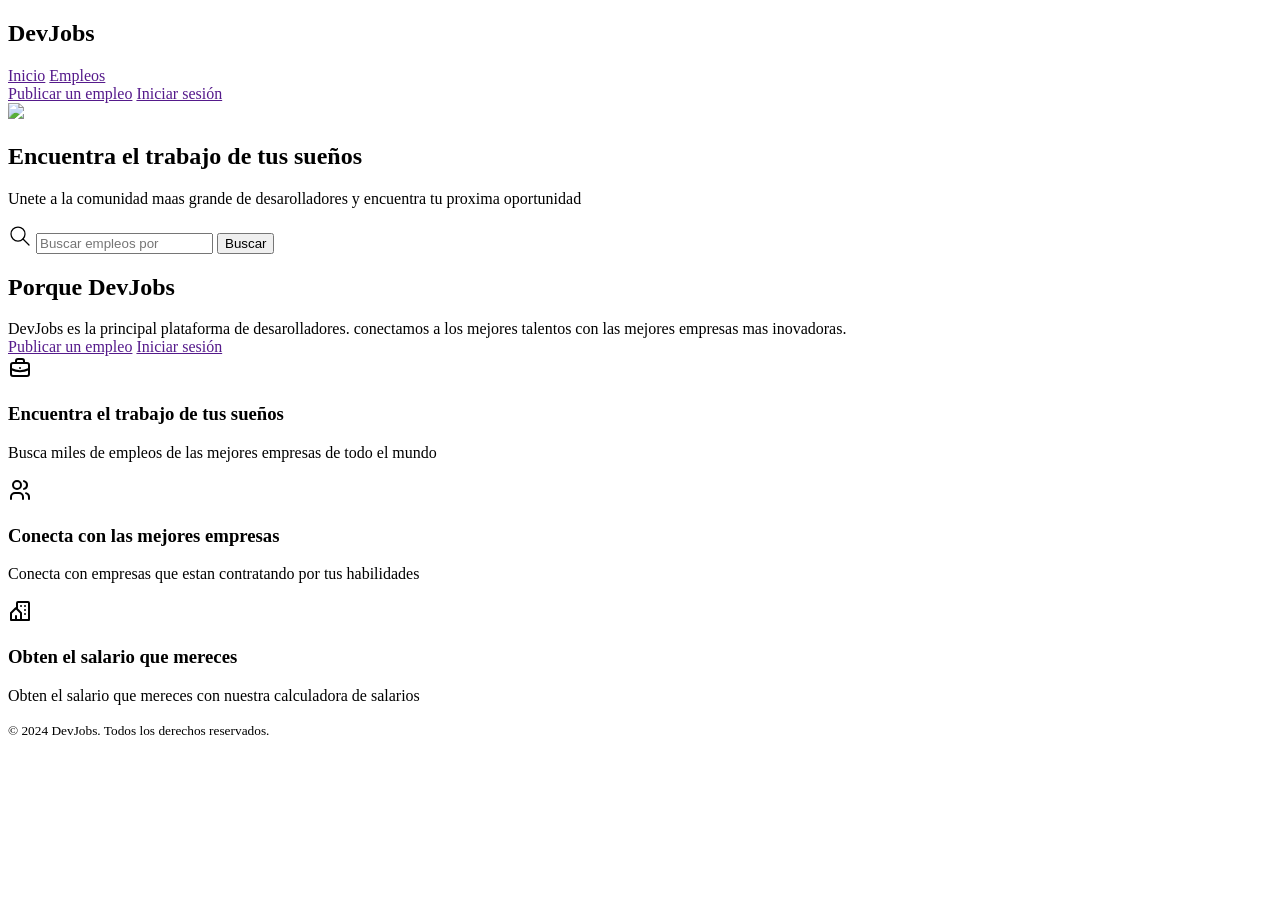
==== index.html @ 00c39949 "Archivos base" ====
<!DOCTYPE html>

<html lang="es">
<head>
    <title>DevJobs</title>
    <meta charset="UTF-8">
    <meta name="Description" content="Encuentra LAS MEJORES OFERTAS DE TRABAJO para DESARROLLADORES en devjobs">
    <link rel="stylesheet" href="style.css" />
</head>
<body>
    <header>
        <h2>DevJobs</h2>
        <nav>
            <a href="">Inicio</a>
            <a href="">Empleos</a>
        </nav>
        <div>   
            <a href="">Publicar un empleo</a>
            <a href="">Iniciar sesión</a>
            
        </div>
    </header>
    <main>
        <section>   
            <img src="imagen.jpg" >
            <h1>Encuentra el trabajo de tus sueños</h1>
            <p>Unete a la comunidad maas grande de desarolladores
                y encuentra tu proxima oportunidad
            </p>
            <form role="search">
                <svg xmlns="http://www.w3.org/2000/svg" width="24" height="24" viewBox="0 0 24 24" fill="none" stroke="currentColor" stroke-width="1.25" stroke-linecap="round" stroke-linejoin="round" class="icon icon-tabler icons-tabler-outline icon-tabler-search"><path stroke="none" d="M0 0h24v24H0z" fill="none" /><path d="M3 10a7 7 0 1 0 14 0a7 7 0 1 0 -14 0" /><path d="M21 21l-6 -6" /></svg>
                <input type="text" placeholder="Buscar empleos por
                titulo, habilidad o empresa">
                <button type="submit">Buscar</button>
            </form>   
        </section>
        <section>
            <header>
                <h2>Porque DevJobs</h2>
                <p1>DevJobs es la principal plataforma de desarolladores.
                    conectamos a los mejores talentos con las mejores empresas
                    mas inovadoras.
                </p1>
            </header>
         <footer>
                <a href="">Publicar un empleo</a>
                <a href="">Iniciar sesión</a>
            <article>
                <svg xmlns="http://www.w3.org/2000/svg" width="24" height="24" viewBox="0 0 24 24" fill="none" stroke="currentColor" stroke-width="2" stroke-linecap="round" stroke-linejoin="round" class="icon icon-tabler icons-tabler-outline icon-tabler-briefcase"><path stroke="none" d="M0 0h24v24H0z" fill="none" /><path d="M3 9a2 2 0 0 1 2 -2h14a2 2 0 0 1 2 2v9a2 2 0 0 1 -2 2h-14a2 2 0 0 1 -2 -2l0 -9" /><path d="M8 7v-2a2 2 0 0 1 2 -2h4a2 2 0 0 1 2 2v2" /><path d="M12 12l0 .01" /><path d="M3 13a20 20 0 0 0 18 0" /></svg>
                <h3>Encuentra el trabajo de tus sueños</h3>
                <p>Busca miles de empleos de las mejores empresas de todo el mundo</p>
            </article>
            <article>
                <svg xmlns="http://www.w3.org/2000/svg" width="24" height="24" viewBox="0 0 24 24" fill="none" stroke="currentColor" stroke-width="2" stroke-linecap="round" stroke-linejoin="round" class="icon icon-tabler icons-tabler-outline icon-tabler-users"><path stroke="none" d="M0 0h24v24H0z" fill="none" /><path d="M5 7a4 4 0 1 0 8 0a4 4 0 1 0 -8 0" /><path d="M3 21v-2a4 4 0 0 1 4 -4h4a4 4 0 0 1 4 4v2" /><path d="M16 3.13a4 4 0 0 1 0 7.75" /><path d="M21 21v-2a4 4 0 0 0 -3 -3.85" /></svg>
                <h3>Conecta con las mejores empresas</h3>
                <p>Conecta con empresas que estan contratando por tus habilidades</p>
            </article> 
            
            
            
            <article>
                <svg xmlns="http://www.w3.org/2000/svg" width="24" height="24" viewBox="0 0 24 24" fill="none" stroke="currentColor" stroke-width="2" stroke-linecap="round" stroke-linejoin="round" class="icon icon-tabler icons-tabler-outline icon-tabler-building-community"><path stroke="none" d="M0 0h24v24H0z" fill="none" /><path d="M8 9l5 5v7h-5v-4m0 4h-5v-7l5 -5m1 1v-6a1 1 0 0 1 1 -1h10a1 1 0 0 1 1 1v17h-8" /><path d="M13 7l0 .01" /><path d="M17 7l0 .01" /><path d="M17 11l0 .01" /><path d="M17 15l0 .01" /></svg>
                <h3>Obten el salario que mereces</h3>
                <p>Obten el salario que mereces con nuestra calculadora de salarios </p>
            </article>
        </footer>
        </section>
    </main>
    <footer> 
        <small>&copy; 2024 DevJobs. Todos los derechos reservados.</small>
    </footer>
    
</body>
</html>
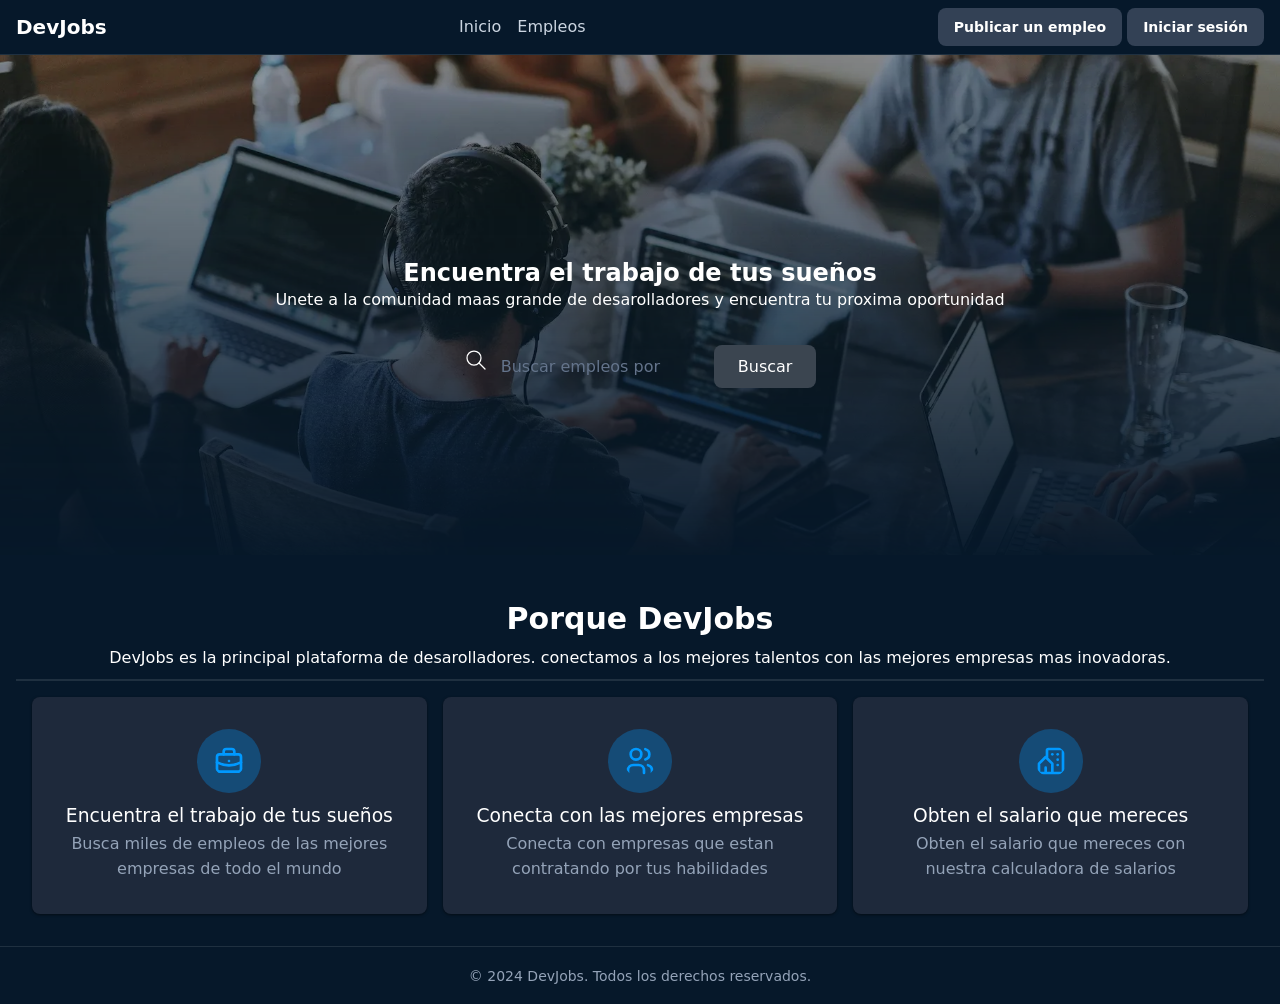
==== commit b38fac57: "Se comenzo la segunda pagina" ====
--- a/index.html
+++ b/index.html
@@ -5,7 +5,7 @@
     <title>DevJobs</title>
     <meta charset="UTF-8">
     <meta name="Description" content="Encuentra LAS MEJORES OFERTAS DE TRABAJO para DESARROLLADORES en devjobs">
-    <link rel="stylesheet" href="style.css" />
+    <link rel="stylesheet" href="styles.css" />
 </head>
 <body>
     <header>
@@ -22,7 +22,7 @@
     </header>
     <main>
         <section>   
-            <img src="imagen.jpg" >
+            <img src="background.webp" >
             <h1>Encuentra el trabajo de tus sueños</h1>
             <p>Unete a la comunidad maas grande de desarolladores
                 y encuentra tu proxima oportunidad
@@ -43,8 +43,6 @@
                 </p1>
             </header>
          <footer>
-                <a href="">Publicar un empleo</a>
-                <a href="">Iniciar sesión</a>
             <article>
                 <svg xmlns="http://www.w3.org/2000/svg" width="24" height="24" viewBox="0 0 24 24" fill="none" stroke="currentColor" stroke-width="2" stroke-linecap="round" stroke-linejoin="round" class="icon icon-tabler icons-tabler-outline icon-tabler-briefcase"><path stroke="none" d="M0 0h24v24H0z" fill="none" /><path d="M3 9a2 2 0 0 1 2 -2h14a2 2 0 0 1 2 2v9a2 2 0 0 1 -2 2h-14a2 2 0 0 1 -2 -2l0 -9" /><path d="M8 7v-2a2 2 0 0 1 2 -2h4a2 2 0 0 1 2 2v2" /><path d="M12 12l0 .01" /><path d="M3 13a20 20 0 0 0 18 0" /></svg>
                 <h3>Encuentra el trabajo de tus sueños</h3>
--- a/styles.css
+++ b/styles.css
@@ -0,0 +1,357 @@
+* {
+  margin: 0;
+  padding: 0;
+  box-sizing: border-box;
+}
+
+
+
+
+
+
+:root {
+  --primary: #3b4550;
+  --primary-dark: #0a3d66;
+  --primary-hover: #0d5ba8;
+  --primary-light: #09f;
+  --background: #06182a;
+  --text-primary: #ffffff;
+  --text-secondary: #cbd5e1;
+  --text-muted: #94a3b8;
+  --border: rgba(255, 255, 255, 0.1);
+  --card-bg: #1e293b;
+  --shadow: rgba(0, 0, 0, 0.3);
+  --input-bg: #1e293b;
+  --hsla-example: hsla(210, 100%, 56%, 1);
+}
+
+
+
+
+
+
+
+
+
+
+@font-face {
+  font-family: 'Inter Variable';
+  font-style: normal;
+  font-display: swap;
+  font-weight: 100 900;
+  src: url(https://cdn.jsdelivr.net/fontsource/fonts/inter:vf@latest/latin-wght-normal.woff2) format('woff2-variations');
+  unicode-range: U+0000-00FF,U+0131,U+0152-0153,U+02BB-02BC,U+02C6,U+02DA,U+02DC,U+0304,U+0308,U+0329,U+2000-206F,U+20AC,U+2122,U+2191,U+2193,U+2212,U+2215,U+FEFF,U+FFFD;
+}
+
+
+
+
+
+
+
+
+
+
+body {
+  font-family: system-ui;
+  background-color: var(--background);
+  color: var(--text-primary);
+  min-height: 100vh;
+  display: flex;
+  flex-direction: column;
+  line-height: 1.6;
+}
+
+
+
+
+
+
+
+
+
+
+
+
+
+/* Títulos principales */
+h1 {
+  font-size: 1.5rem;
+  line-height: 1.2;
+  text-wrap: balance;
+  display: flex;
+  align-items: center;
+  gap: 0.5rem;
+
+  svg {
+    width: 2rem;
+    height: 2rem;
+    color: var(--primary-light);
+  }
+}
+
+h1 + p {
+  text-wrap: balance;
+  margin-bottom: 2rem
+}
+
+/* Header */
+header {
+  border-bottom: 1px solid var(--border);
+  background: var(--background);
+  padding: .5rem 1rem;
+  display: flex;
+  align-items: center;
+  justify-content: space-between;
+  gap: 2rem;
+
+  h2 {
+    font-size: 1.25rem;
+    font-weight: 700;
+    color: var(--text-primary);
+  }
+}
+
+/* Navegación del header a otras páginas */
+nav {
+  align-items: center;
+  gap: 1rem;
+  display: flex;
+
+  a {
+    text-decoration: none;
+    color: var(--text-secondary);
+    transition: color 0.2s;
+    font-weight: 500;
+
+    &:hover, &:focus {
+      color: var(--primary);
+      outline: none;
+    }
+  }
+}
+
+/* Botones del Header */
+header div a {
+  padding: 0.5rem 1rem;
+  border-radius: 0.5rem;
+  background-color: #334155;
+  color: var(--text-primary);
+  display: inline-block;
+  font-size: 0.875rem;
+  font-weight: 700;
+  text-decoration: none;
+  /* TODO */
+}
+
+/* Hero */
+main > section:nth-child(1) {
+  height: 500px;
+  text-align: center;
+  display: flex;
+  flex-direction: column;
+  justify-content: center;
+  align-items: center;
+
+  h1 {
+    padding-top: 36px;
+  }
+
+  & > img {
+    position: absolute;
+    width: 100%;
+    height: 100%;
+    object-fit: cover;
+    z-index: -1;
+    left: 0;
+    right: 0;
+    mask-image: linear-gradient(to bottom, rgba(16, 25, 34, 1) 5%, rgba(16, 25, 34, 0) 80%);
+  }
+}
+
+/* Formulario de Búsqueda */
+form {
+  max-width: 42rem;
+  width: 100%;
+  margin: 0 auto;
+  padding-inline: 1rem;
+}
+
+form > div {
+  display: flex;
+  align-items: center;
+  background-color: var(--input-bg);
+  border-radius: 0.5rem;
+  box-shadow: 0 10px 15px -3px var(--shadow);
+  padding: 0.5rem;
+  gap: 0.5rem;
+}
+
+form span {
+  padding-left: 0.75rem;
+  color: var(--text-muted);
+  display: flex;
+  align-items: center;
+  flex-shrink: 0;
+}
+
+form input[type="text"] {
+  flex: 1;
+  background: transparent;
+  border: none;
+  outline: none;
+  color: var(--text-primary);
+  padding: 0.75rem 0.5rem;
+  font-size: 1rem;
+  font-family: inherit;
+}
+
+form input[type="text"]::placeholder {
+  color: #64748b;
+}
+
+button {
+  padding: 0.75rem 1.5rem;
+  border-radius: 0.5rem;
+  background-color: var(--primary);
+  color: white;
+  font-weight: 400;
+  border: none;
+  cursor: pointer;
+  transition: all 0.2s;
+  font-family: inherit;
+  font-size: 1rem;
+  white-space: nowrap;
+
+  &:hover, /* pseudo-clase que significa que el ratón está encima */
+  &:focus { /* pseudo-clase que significa que el elemento tiene el foco */
+    background-color: var(--primary-hover);
+    outline: 2px solid white;
+    outline-offset: 2px;
+  }
+
+  &:active { 
+    transform: scale(0.90)
+  }
+
+  &:disabled {
+    opacity: .5;
+    pointer-events: none;
+  }
+}
+
+/* Features Section */
+main > section:nth-child(2) {
+  padding-inline: 1rem;
+  background-color: var(--background);
+  padding-top: 2rem;
+
+  & > header {
+    gap: 2px;
+    flex-direction: column;
+
+    h2 {
+      margin-bottom: 0;
+    }
+
+    p {
+      opacity: .75;
+    }
+  }
+
+  & > div {
+    max-width: 1280px;
+    margin: 0 auto;
+  }
+}
+
+main > section:nth-child(2) h2 {
+  font-size: 1.875rem;
+  font-weight: 700;
+  color: var(--text-primary);
+  margin-bottom: 1rem;
+}
+
+main > section:nth-child(2) > div > div:first-child > p {
+  font-size: 1.125rem;
+  color: var(--text-muted);
+  max-width: 42rem;
+  margin: 0 auto;
+}
+
+/* Grid de Features */
+main > section:nth-child(2) footer {
+  display: grid;
+  grid-template-columns: repeat(auto-fit, minmax(280px, 1fr));
+  gap: 16px
+}
+
+@media (width >= 640px) {
+  main > section:nth-child(2) footer {
+    grid-template-columns: repeat(auto-fit, minmax(280px, 1fr));
+  }
+}
+
+/* Feature Cards */
+/* article {
+  background-color: var(--card-bg);
+  padding: 2rem;
+  margin-bottom: 16px;
+  border-radius: 0.5rem;                   
+  box-shadow: 0px 1px 3px 0 var(--shadow); 
+
+  svg {
+    color: var(--primary-light);          
+    background: rgba(0, 153, 255, 0.3);  
+    border-radius: 9999px;               
+    width: 64px;                         
+    height: 64px;                        
+    padding: 16px;                       
+  }
+
+  h3 {
+    font-weight: 500;
+  }
+
+  p {
+    color: var(--text-muted);
+  }
+} */
+
+/* Footer */
+footer {
+  background-color: var(--background);
+  border-top: 1px solid var(--border);
+  text-align: center;
+  padding: 16px;
+
+  small {
+    color: var(--text-muted);
+    font-size: 0.875rem;
+  }
+}
+
+article {
+  background-color: var(--card-bg);
+  padding: 2rem;
+  margin-bottom: 16px;
+  border-radius: 0.5rem;
+  box-shadow: 0px 1px 3px 0px rgba(0, 0, 0, 0.5);
+
+  svg {
+    color: var(--primary-light);
+    background: rgba(0, 153, 255, .3);
+    width: 64px;
+    height: 64px;
+    border-radius: 100%;
+    padding: 16px;
+  }
+
+  p {
+    color: var(--text-muted);
+  }
+
+  h3 {
+    font-weight: 500;
+  }
+}
